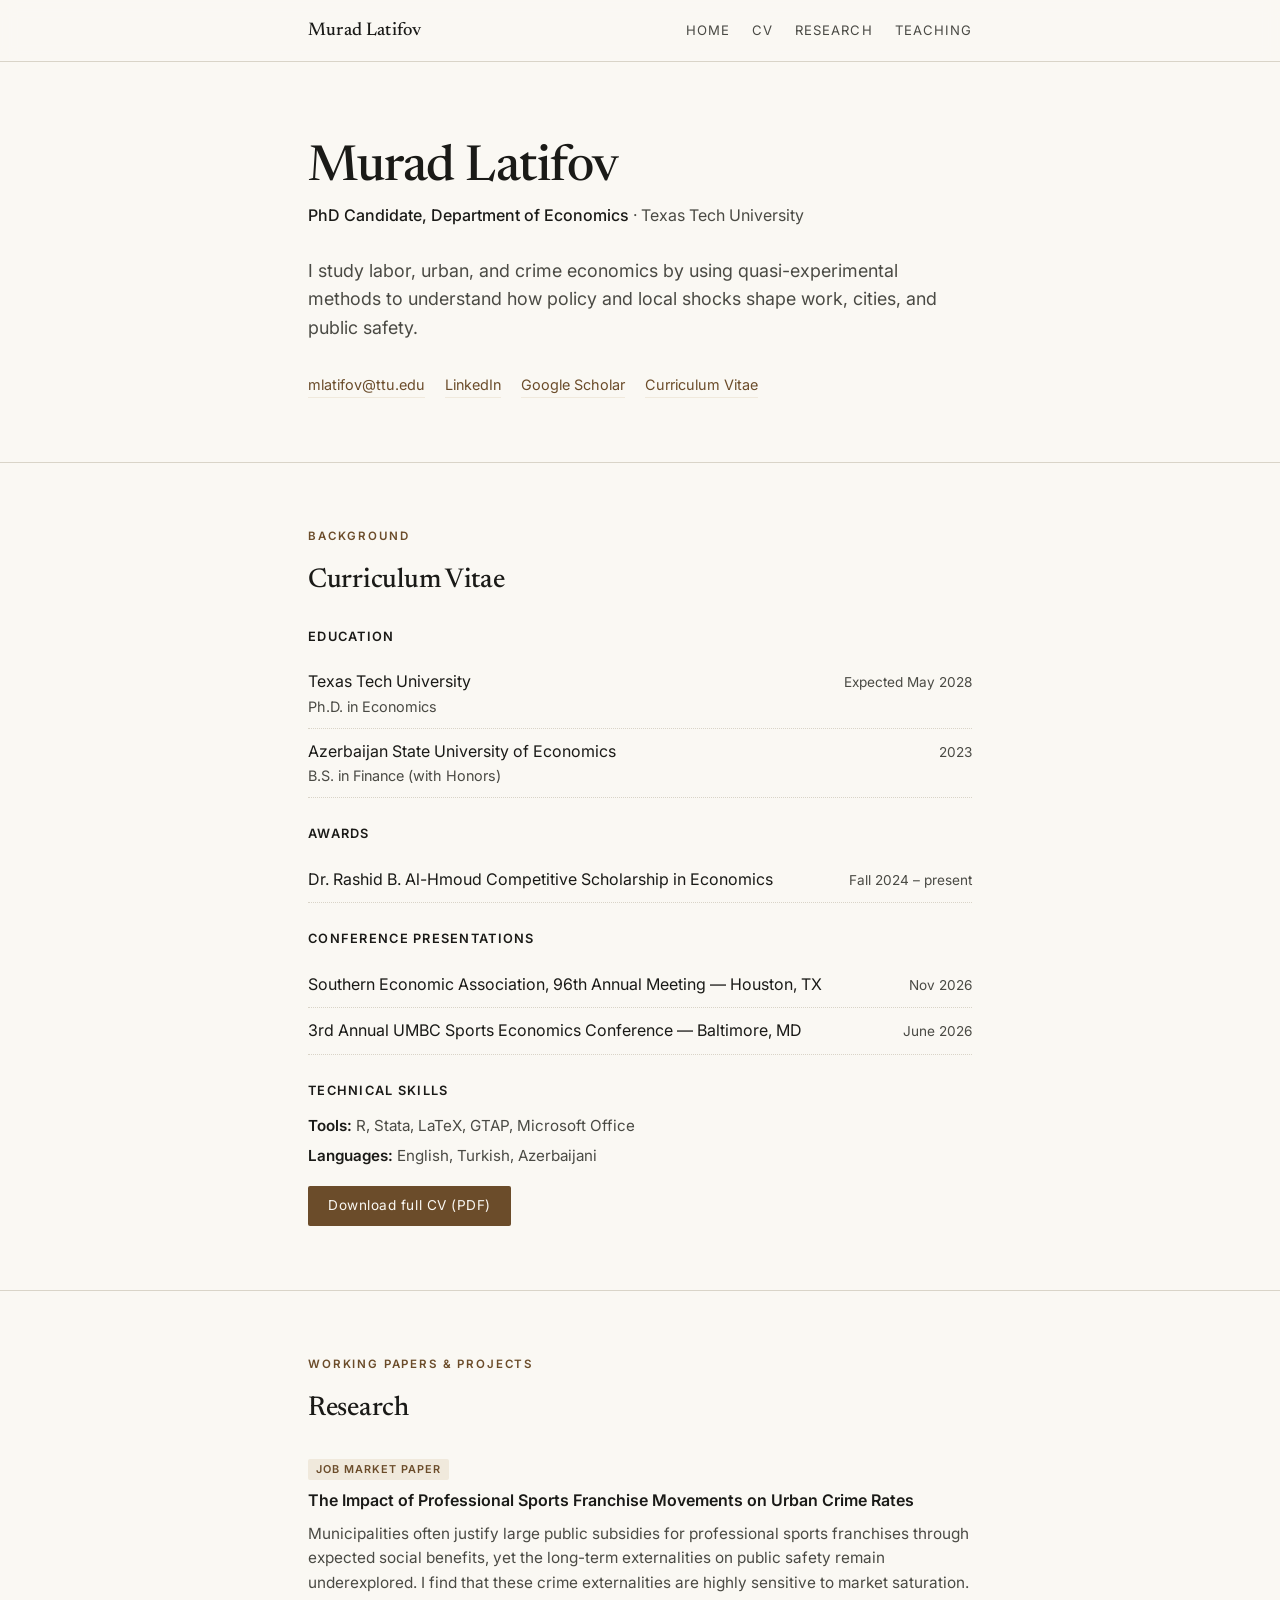
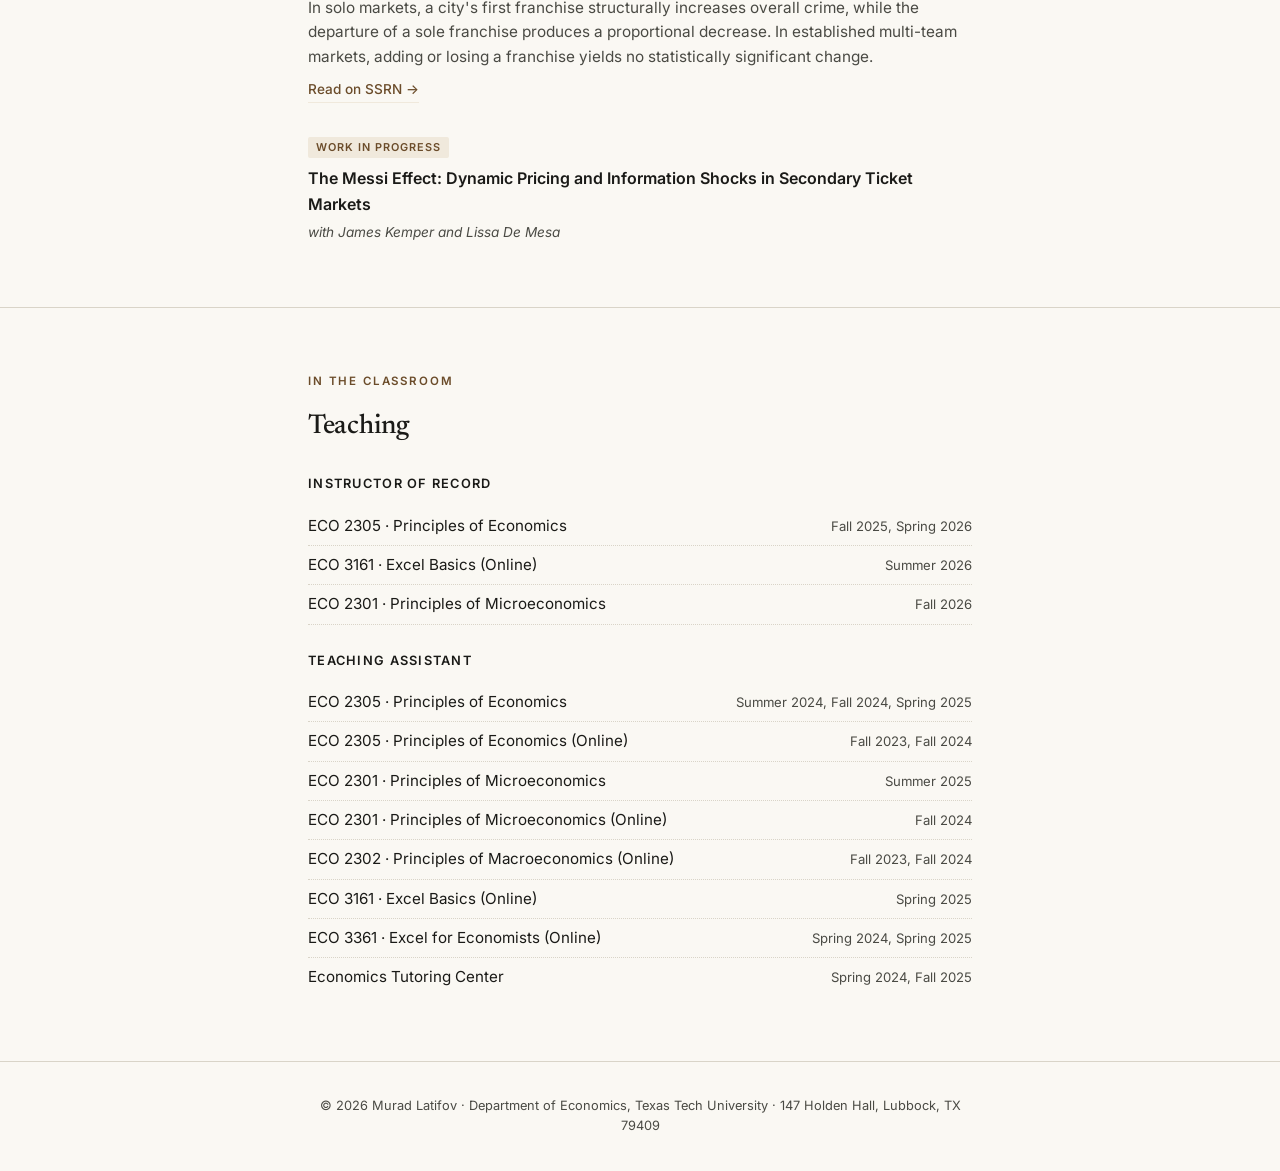
==== index.html @ b5a4f69d "Add Google Scholar link and new styles" ====
<!DOCTYPE html>
<html lang="en">
<head>
<meta charset="UTF-8">
<meta name="viewport" content="width=device-width, initial-scale=1.0">
<title>Murad Latifov — Economics</title>
<meta name="description" content="Murad Latifov, PhD candidate in Economics at Texas Tech University. Research in labor, urban, and crime economics.">
<link rel="preconnect" href="https://fonts.googleapis.com">
<link rel="preconnect" href="https://fonts.gstatic.com" crossorigin>
<link href="https://fonts.googleapis.com/css2?family=Newsreader:ital,opsz,wght@0,6..72,400;0,6..72,500;1,6..72,400&family=Inter:wght@400;500;600&display=swap" rel="stylesheet">
<style>
  :root {
    --ink: #1a1a17;
    --ink-soft: #4a4a44;
    --paper: #faf8f3;
    --rule: #d9d4c8;
    --accent: #6b4c2a;      /* muted brown, ledger ink */
    --accent-soft: #f0e9dc;
  }
  * { box-sizing: border-box; margin: 0; padding: 0; }
  html { scroll-behavior: smooth; }
  body {
    font-family: 'Inter', system-ui, sans-serif;
    color: var(--ink);
    background: var(--paper);
    line-height: 1.6;
    -webkit-font-smoothing: antialiased;
  }
  .wrap { max-width: 720px; margin: 0 auto; padding: 0 28px; }

  /* ---- Nav ---- */
  nav {
    position: sticky; top: 0; z-index: 10;
    background: rgba(250,248,243,0.92);
    backdrop-filter: blur(8px);
    border-bottom: 1px solid var(--rule);
  }
  nav .wrap {
    display: flex; align-items: baseline; justify-content: space-between;
    padding-top: 16px; padding-bottom: 16px; flex-wrap: wrap; gap: 8px;
  }
  .brand {
    font-family: 'Newsreader', serif;
    font-size: 1.15rem; font-weight: 500; letter-spacing: 0.01em;
    color: var(--ink); text-decoration: none;
  }
  .navlinks { display: flex; gap: 22px; }
  .navlinks a {
    font-size: 0.82rem; text-transform: uppercase; letter-spacing: 0.08em;
    color: var(--ink-soft); text-decoration: none; padding-bottom: 2px;
    border-bottom: 1.5px solid transparent; transition: color .15s, border-color .15s;
  }
  .navlinks a:hover, .navlinks a:focus-visible { color: var(--accent); border-color: var(--accent); }

  /* ---- Sections ---- */
  section { padding: 64px 0; border-bottom: 1px solid var(--rule); }
  section:last-of-type { border-bottom: none; }
  .eyebrow {
    font-size: 0.72rem; text-transform: uppercase; letter-spacing: 0.16em;
    color: var(--accent); margin-bottom: 14px; font-weight: 600;
  }
  h1 {
    font-family: 'Newsreader', serif; font-weight: 500;
    font-size: clamp(2.1rem, 6vw, 3.1rem); line-height: 1.1;
    letter-spacing: -0.01em; margin-bottom: 6px;
  }
  h2 {
    font-family: 'Newsreader', serif; font-weight: 500;
    font-size: 1.7rem; margin-bottom: 24px; letter-spacing: -0.01em;
  }
  h3 { font-size: 1rem; font-weight: 600; margin-bottom: 4px; }
  .lede { font-size: 1.12rem; color: var(--ink-soft); max-width: 60ch; }

  /* ---- Home ---- */
  #home { padding-top: 80px; }
  .role { font-size: 1rem; color: var(--ink-soft); margin-bottom: 28px; }
  .role .inst { color: var(--ink); font-weight: 500; }
  .contact { margin-top: 30px; display: flex; gap: 20px; flex-wrap: wrap; }
  .contact a {
    font-size: 0.9rem; color: var(--accent); text-decoration: none;
    border-bottom: 1px solid var(--accent-soft); padding-bottom: 1px;
  }
  .contact a:hover { border-color: var(--accent); }

  /* ---- Entries ---- */
  .entry { margin-bottom: 30px; }
  .entry:last-child { margin-bottom: 0; }
  .entry .abstract { color: var(--ink-soft); font-size: 0.96rem; margin-top: 8px; }
  .meta { font-size: 0.85rem; color: var(--ink-soft); font-style: italic; }
  .paperlink {
    display: inline-block; margin-top: 10px; font-size: 0.85rem;
    color: var(--accent); text-decoration: none; font-weight: 500;
    border-bottom: 1px solid var(--accent-soft); padding-bottom: 1px;
  }
  .paperlink:hover { border-color: var(--accent); }
  .tag {
    display: inline-block; font-size: 0.68rem; text-transform: uppercase;
    letter-spacing: 0.09em; font-weight: 600; color: var(--accent);
    background: var(--accent-soft); padding: 2px 8px; border-radius: 2px;
    margin-bottom: 8px;
  }

  /* ---- Teaching list ---- */
  .subhead {
    font-size: 0.8rem; text-transform: uppercase; letter-spacing: 0.1em;
    color: var(--ink); font-weight: 600; margin: 26px 0 12px;
  }
  .subhead:first-child { margin-top: 0; }
  .course {
    display: flex; justify-content: space-between; align-items: baseline;
    gap: 16px; padding: 7px 0; border-bottom: 1px dotted var(--rule);
  }
  .course:last-child { border-bottom: none; }
  .course .name { font-size: 0.95rem; }
  .course .when { font-size: 0.82rem; color: var(--ink-soft); white-space: nowrap; }

  /* ---- CV / education ---- */
  .cvrow {
    display: flex; justify-content: space-between; align-items: baseline;
    gap: 16px; padding: 10px 0; border-bottom: 1px dotted var(--rule);
  }
  .cvrow .when { font-size: 0.85rem; color: var(--ink-soft); white-space: nowrap; }
  .cvrow .degree { color: var(--ink-soft); font-size: 0.9rem; }
  .btn {
    display: inline-block; margin-top: 18px;
    font-size: 0.85rem; letter-spacing: 0.04em; text-decoration: none;
    color: var(--paper); background: var(--accent);
    padding: 9px 20px; border-radius: 2px; transition: opacity .15s;
  }
  .btn:hover { opacity: 0.85; }
  .skills { font-size: 0.95rem; color: var(--ink-soft); margin-top: 6px; }
  .skills strong { color: var(--ink); font-weight: 600; }

  footer {
    padding: 34px 0; font-size: 0.8rem; color: var(--ink-soft);
    border-top: 1px solid var(--rule); text-align: center;
  }

  @media (max-width: 480px) {
    .navlinks { gap: 16px; }
    .navlinks a { font-size: 0.75rem; }
    .course, .cvrow { flex-direction: column; gap: 2px; }
    .course .when, .cvrow .when { white-space: normal; }
  }
  @media (prefers-reduced-motion: reduce) { html { scroll-behavior: auto; } }
</style>
</head>
<body>

<nav>
  <div class="wrap">
    <a href="#home" class="brand">Murad Latifov</a>
    <div class="navlinks">
      <a href="#home">Home</a>
      <a href="#cv">CV</a>
      <a href="#research">Research</a>
      <a href="#teaching">Teaching</a>
    </div>
  </div>
</nav>

<section id="home">
  <div class="wrap">
    <h1>Murad Latifov</h1>
    <p class="role"><span class="inst">PhD Candidate, Department of Economics</span> · Texas Tech University</p>
    <p class="lede">I study labor, urban, and crime economics by using quasi-experimental methods to understand how policy and local shocks shape work, cities, and public safety.</p>
    <div class="contact">
      <a href="mailto:mlatifov@ttu.edu">mlatifov@ttu.edu</a>
      <a href="https://www.linkedin.com/in/muradlatifov/" target="_blank" rel="noopener">LinkedIn</a>
      <a href="https://scholar.google.com/citations?user=PD9L4MwAAAAJ&hl=en&oi=ao" target="_blank" rel="noopener">Google Scholar</a>
      <a href="#cv">Curriculum Vitae</a>
    </div>
  </div>
</section>

<section id="cv">
  <div class="wrap">
    <p class="eyebrow">Background</p>
    <h2>Curriculum Vitae</h2>

    <h3 class="subhead" style="margin-top:0;">Education</h3>
    <div class="cvrow">
      <div>
        <div class="name">Texas Tech University</div>
        <div class="degree">Ph.D. in Economics</div>
      </div>
      <div class="when">Expected May 2028</div>
    </div>
    <div class="cvrow">
      <div>
        <div class="name">Azerbaijan State University of Economics</div>
        <div class="degree">B.S. in Finance (with Honors)</div>
      </div>
      <div class="when">2023</div>
    </div>

    <h3 class="subhead">Awards</h3>
    <div class="cvrow">
      <div class="name">Dr. Rashid B. Al-Hmoud Competitive Scholarship in Economics</div>
      <div class="when">Fall 2024 – present</div>
    </div>

    <h3 class="subhead">Conference Presentations</h3>
    <div class="cvrow">
      <div class="name">Southern Economic Association, 96th Annual Meeting — Houston, TX</div>
      <div class="when">Nov 2026</div>
    </div>
    <div class="cvrow">
      <div class="name">3rd Annual UMBC Sports Economics Conference — Baltimore, MD</div>
      <div class="when">June 2026</div>
    </div>

    <h3 class="subhead">Technical Skills</h3>
    <p class="skills"><strong>Tools:</strong> R, Stata, LaTeX, GTAP, Microsoft Office</p>
    <p class="skills"><strong>Languages:</strong> English, Turkish, Azerbaijani</p>

    <a class="btn" href="cv.pdf" target="_blank" rel="noopener">Download full CV (PDF)</a>
  </div>
</section>

<section id="research">
  <div class="wrap">
    <p class="eyebrow">Working papers &amp; projects</p>
    <h2>Research</h2>

    <div class="entry">
      <span class="tag">Job Market Paper</span>
      <h3>The Impact of Professional Sports Franchise Movements on Urban Crime Rates</h3>
      <p class="abstract">Municipalities often justify large public subsidies for professional sports franchises through expected social benefits, yet the long-term externalities on public safety remain underexplored. I find that these crime externalities are highly sensitive to market saturation. In solo markets, a city's first franchise structurally increases overall crime, while the departure of a sole franchise produces a proportional decrease. In established multi-team markets, adding or losing a franchise yields no statistically significant change.</p>
      <a class="paperlink" href="https://papers.ssrn.com/sol3/papers.cfm?abstract_id=7034958" target="_blank" rel="noopener">Read on SSRN →</a>
    </div>

    <div class="entry">
      <span class="tag">Work in Progress</span>
      <h3>The Messi Effect: Dynamic Pricing and Information Shocks in Secondary Ticket Markets</h3>
      <p class="meta">with James Kemper and Lissa De Mesa</p>
    </div>
  </div>
</section>

<section id="teaching">
  <div class="wrap">
    <p class="eyebrow">In the classroom</p>
    <h2>Teaching</h2>

    <h3 class="subhead">Instructor of Record</h3>
    <div class="course"><span class="name">ECO 2305 · Principles of Economics</span><span class="when">Fall 2025, Spring 2026</span></div>
    <div class="course"><span class="name">ECO 3161 · Excel Basics (Online)</span><span class="when">Summer 2026</span></div>
    <div class="course"><span class="name">ECO 2301 · Principles of Microeconomics</span><span class="when">Fall 2026</span></div>

    <h3 class="subhead">Teaching Assistant</h3>
    <div class="course"><span class="name">ECO 2305 · Principles of Economics</span><span class="when">Summer 2024, Fall 2024, Spring 2025</span></div>
    <div class="course"><span class="name">ECO 2305 · Principles of Economics (Online)</span><span class="when">Fall 2023, Fall 2024</span></div>
    <div class="course"><span class="name">ECO 2301 · Principles of Microeconomics</span><span class="when">Summer 2025</span></div>
    <div class="course"><span class="name">ECO 2301 · Principles of Microeconomics (Online)</span><span class="when">Fall 2024</span></div>
    <div class="course"><span class="name">ECO 2302 · Principles of Macroeconomics (Online)</span><span class="when">Fall 2023, Fall 2024</span></div>
    <div class="course"><span class="name">ECO 3161 · Excel Basics (Online)</span><span class="when">Spring 2025</span></div>
    <div class="course"><span class="name">ECO 3361 · Excel for Economists (Online)</span><span class="when">Spring 2024, Spring 2025</span></div>
    <div class="course"><span class="name">Economics Tutoring Center</span><span class="when">Spring 2024, Fall 2025</span></div>
  </div>
</section>

<footer>
  <div class="wrap">© <span id="yr"></span> Murad Latifov · Department of Economics, Texas Tech University · 147 Holden Hall, Lubbock, TX 79409</div>
</footer>

<script>
  document.getElementById('yr').textContent = new Date().getFullYear();
</script>

</body>
</html>
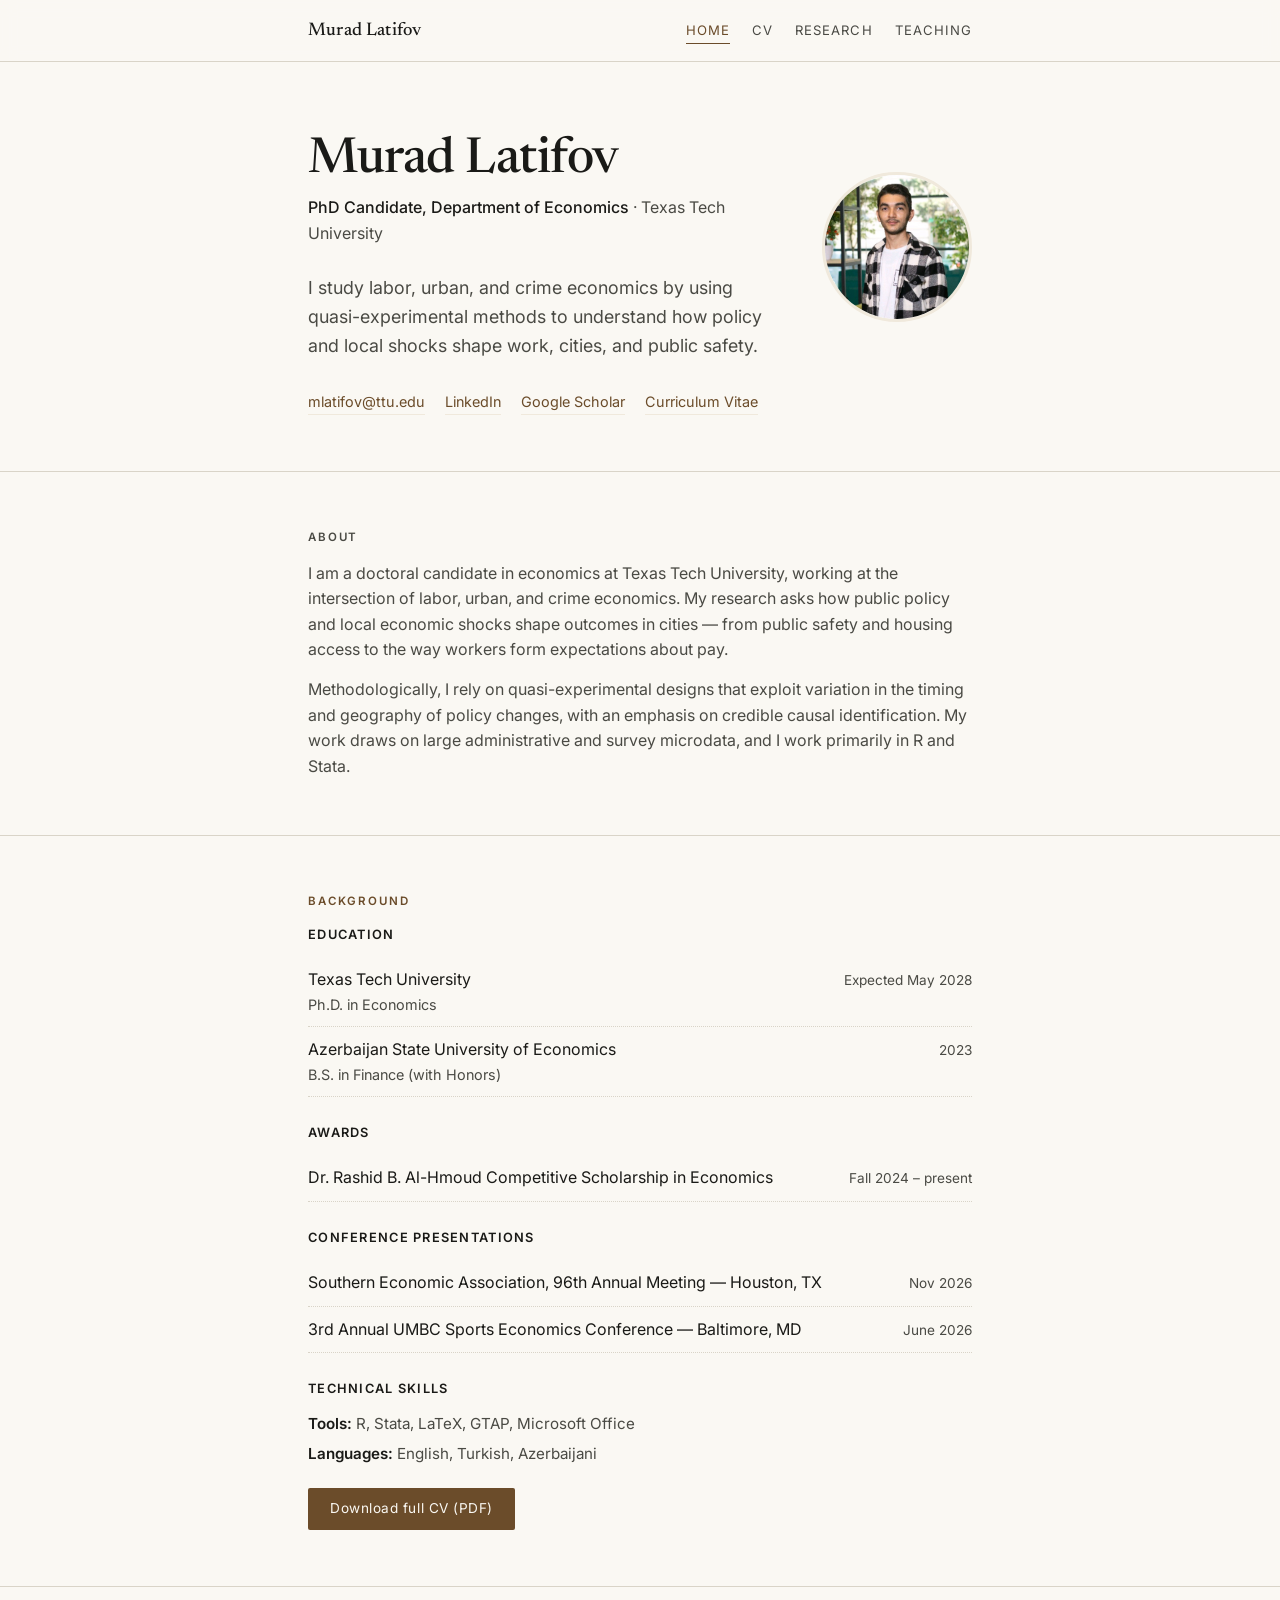
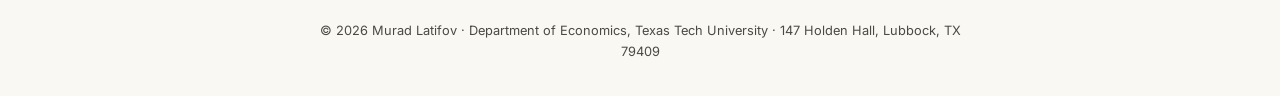
==== commit b4232db1: "Add files via upload" ====
--- a/index.html
+++ b/index.html
@@ -8,175 +8,53 @@
 <link rel="preconnect" href="https://fonts.googleapis.com">
 <link rel="preconnect" href="https://fonts.gstatic.com" crossorigin>
 <link href="https://fonts.googleapis.com/css2?family=Newsreader:ital,opsz,wght@0,6..72,400;0,6..72,500;1,6..72,400&family=Inter:wght@400;500;600&display=swap" rel="stylesheet">
-<style>
-  :root {
-    --ink: #1a1a17;
-    --ink-soft: #4a4a44;
-    --paper: #faf8f3;
-    --rule: #d9d4c8;
-    --accent: #6b4c2a;      /* muted brown, ledger ink */
-    --accent-soft: #f0e9dc;
-  }
-  * { box-sizing: border-box; margin: 0; padding: 0; }
-  html { scroll-behavior: smooth; }
-  body {
-    font-family: 'Inter', system-ui, sans-serif;
-    color: var(--ink);
-    background: var(--paper);
-    line-height: 1.6;
-    -webkit-font-smoothing: antialiased;
-  }
-  .wrap { max-width: 720px; margin: 0 auto; padding: 0 28px; }
-
-  /* ---- Nav ---- */
-  nav {
-    position: sticky; top: 0; z-index: 10;
-    background: rgba(250,248,243,0.92);
-    backdrop-filter: blur(8px);
-    border-bottom: 1px solid var(--rule);
-  }
-  nav .wrap {
-    display: flex; align-items: baseline; justify-content: space-between;
-    padding-top: 16px; padding-bottom: 16px; flex-wrap: wrap; gap: 8px;
-  }
-  .brand {
-    font-family: 'Newsreader', serif;
-    font-size: 1.15rem; font-weight: 500; letter-spacing: 0.01em;
-    color: var(--ink); text-decoration: none;
-  }
-  .navlinks { display: flex; gap: 22px; }
-  .navlinks a {
-    font-size: 0.82rem; text-transform: uppercase; letter-spacing: 0.08em;
-    color: var(--ink-soft); text-decoration: none; padding-bottom: 2px;
-    border-bottom: 1.5px solid transparent; transition: color .15s, border-color .15s;
-  }
-  .navlinks a:hover, .navlinks a:focus-visible { color: var(--accent); border-color: var(--accent); }
-
-  /* ---- Sections ---- */
-  section { padding: 64px 0; border-bottom: 1px solid var(--rule); }
-  section:last-of-type { border-bottom: none; }
-  .eyebrow {
-    font-size: 0.72rem; text-transform: uppercase; letter-spacing: 0.16em;
-    color: var(--accent); margin-bottom: 14px; font-weight: 600;
-  }
-  h1 {
-    font-family: 'Newsreader', serif; font-weight: 500;
-    font-size: clamp(2.1rem, 6vw, 3.1rem); line-height: 1.1;
-    letter-spacing: -0.01em; margin-bottom: 6px;
-  }
-  h2 {
-    font-family: 'Newsreader', serif; font-weight: 500;
-    font-size: 1.7rem; margin-bottom: 24px; letter-spacing: -0.01em;
-  }
-  h3 { font-size: 1rem; font-weight: 600; margin-bottom: 4px; }
-  .lede { font-size: 1.12rem; color: var(--ink-soft); max-width: 60ch; }
-
-  /* ---- Home ---- */
-  #home { padding-top: 80px; }
-  .role { font-size: 1rem; color: var(--ink-soft); margin-bottom: 28px; }
-  .role .inst { color: var(--ink); font-weight: 500; }
-  .contact { margin-top: 30px; display: flex; gap: 20px; flex-wrap: wrap; }
-  .contact a {
-    font-size: 0.9rem; color: var(--accent); text-decoration: none;
-    border-bottom: 1px solid var(--accent-soft); padding-bottom: 1px;
-  }
-  .contact a:hover { border-color: var(--accent); }
-
-  /* ---- Entries ---- */
-  .entry { margin-bottom: 30px; }
-  .entry:last-child { margin-bottom: 0; }
-  .entry .abstract { color: var(--ink-soft); font-size: 0.96rem; margin-top: 8px; }
-  .meta { font-size: 0.85rem; color: var(--ink-soft); font-style: italic; }
-  .paperlink {
-    display: inline-block; margin-top: 10px; font-size: 0.85rem;
-    color: var(--accent); text-decoration: none; font-weight: 500;
-    border-bottom: 1px solid var(--accent-soft); padding-bottom: 1px;
-  }
-  .paperlink:hover { border-color: var(--accent); }
-  .tag {
-    display: inline-block; font-size: 0.68rem; text-transform: uppercase;
-    letter-spacing: 0.09em; font-weight: 600; color: var(--accent);
-    background: var(--accent-soft); padding: 2px 8px; border-radius: 2px;
-    margin-bottom: 8px;
-  }
-
-  /* ---- Teaching list ---- */
-  .subhead {
-    font-size: 0.8rem; text-transform: uppercase; letter-spacing: 0.1em;
-    color: var(--ink); font-weight: 600; margin: 26px 0 12px;
-  }
-  .subhead:first-child { margin-top: 0; }
-  .course {
-    display: flex; justify-content: space-between; align-items: baseline;
-    gap: 16px; padding: 7px 0; border-bottom: 1px dotted var(--rule);
-  }
-  .course:last-child { border-bottom: none; }
-  .course .name { font-size: 0.95rem; }
-  .course .when { font-size: 0.82rem; color: var(--ink-soft); white-space: nowrap; }
-
-  /* ---- CV / education ---- */
-  .cvrow {
-    display: flex; justify-content: space-between; align-items: baseline;
-    gap: 16px; padding: 10px 0; border-bottom: 1px dotted var(--rule);
-  }
-  .cvrow .when { font-size: 0.85rem; color: var(--ink-soft); white-space: nowrap; }
-  .cvrow .degree { color: var(--ink-soft); font-size: 0.9rem; }
-  .btn {
-    display: inline-block; margin-top: 18px;
-    font-size: 0.85rem; letter-spacing: 0.04em; text-decoration: none;
-    color: var(--paper); background: var(--accent);
-    padding: 9px 20px; border-radius: 2px; transition: opacity .15s;
-  }
-  .btn:hover { opacity: 0.85; }
-  .skills { font-size: 0.95rem; color: var(--ink-soft); margin-top: 6px; }
-  .skills strong { color: var(--ink); font-weight: 600; }
-
-  footer {
-    padding: 34px 0; font-size: 0.8rem; color: var(--ink-soft);
-    border-top: 1px solid var(--rule); text-align: center;
-  }
-
-  @media (max-width: 480px) {
-    .navlinks { gap: 16px; }
-    .navlinks a { font-size: 0.75rem; }
-    .course, .cvrow { flex-direction: column; gap: 2px; }
-    .course .when, .cvrow .when { white-space: normal; }
-  }
-  @media (prefers-reduced-motion: reduce) { html { scroll-behavior: auto; } }
-</style>
+<link rel="stylesheet" href="style.css">
 </head>
 <body>
 
 <nav>
   <div class="wrap">
-    <a href="#home" class="brand">Murad Latifov</a>
+    <a href="index.html" class="brand">Murad Latifov</a>
     <div class="navlinks">
-      <a href="#home">Home</a>
-      <a href="#cv">CV</a>
-      <a href="#research">Research</a>
-      <a href="#teaching">Teaching</a>
+      <a href="index.html" class="active">Home</a>
+      <a href="cv.pdf" download>CV</a>
+      <a href="research.html">Research</a>
+      <a href="teaching.html">Teaching</a>
     </div>
   </div>
 </nav>
 
+<main>
 <section id="home">
   <div class="wrap">
-    <h1>Murad Latifov</h1>
-    <p class="role"><span class="inst">PhD Candidate, Department of Economics</span> · Texas Tech University</p>
-    <p class="lede">I study labor, urban, and crime economics by using quasi-experimental methods to understand how policy and local shocks shape work, cities, and public safety.</p>
+    <div class="home-head">
+      <div class="home-text">
+        <h1>Murad Latifov</h1>
+        <p class="role"><span class="inst">PhD Candidate, Department of Economics</span> · Texas Tech University</p>
+        <p class="lede">I study labor, urban, and crime economics by using quasi-experimental methods to understand how policy and local shocks shape work, cities, and public safety.</p>
+      </div>
+      <img class="portrait" src="profile.jpg" alt="Murad Latifov">
+    </div>
     <div class="contact">
       <a href="mailto:mlatifov@ttu.edu">mlatifov@ttu.edu</a>
       <a href="https://www.linkedin.com/in/muradlatifov/" target="_blank" rel="noopener">LinkedIn</a>
       <a href="https://scholar.google.com/citations?user=PD9L4MwAAAAJ&hl=en&oi=ao" target="_blank" rel="noopener">Google Scholar</a>
-      <a href="#cv">Curriculum Vitae</a>
+      <a href="cv.pdf" download>Curriculum Vitae</a>
     </div>
   </div>
 </section>
 
-<section id="cv">
+<section class="about">
+  <div class="wrap">
+    <p class="eyebrow">About</p>
+    <p>I am a doctoral candidate in economics at Texas Tech University, working at the intersection of labor, urban, and crime economics. My research asks how public policy and local economic shocks shape outcomes in cities — from public safety and housing access to the way workers form expectations about pay.</p>
+    <p>Methodologically, I rely on quasi-experimental designs that exploit variation in the timing and geography of policy changes, with an emphasis on credible causal identification. My work draws on large administrative and survey microdata, and I work primarily in R and Stata.</p>
+  </div>
+</section>
+
+<section id="background">
   <div class="wrap">
     <p class="eyebrow">Background</p>
-    <h2>Curriculum Vitae</h2>
 
     <h3 class="subhead" style="margin-top:0;">Education</h3>
     <div class="cvrow">
@@ -214,59 +92,15 @@
     <p class="skills"><strong>Tools:</strong> R, Stata, LaTeX, GTAP, Microsoft Office</p>
     <p class="skills"><strong>Languages:</strong> English, Turkish, Azerbaijani</p>
 
-    <a class="btn" href="cv.pdf" target="_blank" rel="noopener">Download full CV (PDF)</a>
+    <a class="btn" href="cv.pdf" download>Download full CV (PDF)</a>
   </div>
 </section>
-
-<section id="research">
-  <div class="wrap">
-    <p class="eyebrow">Working papers &amp; projects</p>
-    <h2>Research</h2>
-
-    <div class="entry">
-      <span class="tag">Job Market Paper</span>
-      <h3>The Impact of Professional Sports Franchise Movements on Urban Crime Rates</h3>
-      <p class="abstract">Municipalities often justify large public subsidies for professional sports franchises through expected social benefits, yet the long-term externalities on public safety remain underexplored. I find that these crime externalities are highly sensitive to market saturation. In solo markets, a city's first franchise structurally increases overall crime, while the departure of a sole franchise produces a proportional decrease. In established multi-team markets, adding or losing a franchise yields no statistically significant change.</p>
-      <a class="paperlink" href="https://papers.ssrn.com/sol3/papers.cfm?abstract_id=7034958" target="_blank" rel="noopener">Read on SSRN →</a>
-    </div>
-
-    <div class="entry">
-      <span class="tag">Work in Progress</span>
-      <h3>The Messi Effect: Dynamic Pricing and Information Shocks in Secondary Ticket Markets</h3>
-      <p class="meta">with James Kemper and Lissa De Mesa</p>
-    </div>
-  </div>
-</section>
-
-<section id="teaching">
-  <div class="wrap">
-    <p class="eyebrow">In the classroom</p>
-    <h2>Teaching</h2>
-
-    <h3 class="subhead">Instructor of Record</h3>
-    <div class="course"><span class="name">ECO 2305 · Principles of Economics</span><span class="when">Fall 2025, Spring 2026</span></div>
-    <div class="course"><span class="name">ECO 3161 · Excel Basics (Online)</span><span class="when">Summer 2026</span></div>
-    <div class="course"><span class="name">ECO 2301 · Principles of Microeconomics</span><span class="when">Fall 2026</span></div>
-
-    <h3 class="subhead">Teaching Assistant</h3>
-    <div class="course"><span class="name">ECO 2305 · Principles of Economics</span><span class="when">Summer 2024, Fall 2024, Spring 2025</span></div>
-    <div class="course"><span class="name">ECO 2305 · Principles of Economics (Online)</span><span class="when">Fall 2023, Fall 2024</span></div>
-    <div class="course"><span class="name">ECO 2301 · Principles of Microeconomics</span><span class="when">Summer 2025</span></div>
-    <div class="course"><span class="name">ECO 2301 · Principles of Microeconomics (Online)</span><span class="when">Fall 2024</span></div>
-    <div class="course"><span class="name">ECO 2302 · Principles of Macroeconomics (Online)</span><span class="when">Fall 2023, Fall 2024</span></div>
-    <div class="course"><span class="name">ECO 3161 · Excel Basics (Online)</span><span class="when">Spring 2025</span></div>
-    <div class="course"><span class="name">ECO 3361 · Excel for Economists (Online)</span><span class="when">Spring 2024, Spring 2025</span></div>
-    <div class="course"><span class="name">Economics Tutoring Center</span><span class="when">Spring 2024, Fall 2025</span></div>
-  </div>
-</section>
+</main>
 
 <footer>
   <div class="wrap">© <span id="yr"></span> Murad Latifov · Department of Economics, Texas Tech University · 147 Holden Hall, Lubbock, TX 79409</div>
 </footer>
 
-<script>
-  document.getElementById('yr').textContent = new Date().getFullYear();
-</script>
-
+<script>document.getElementById('yr').textContent = new Date().getFullYear();</script>
 </body>
 </html>
--- a/style.css
+++ b/style.css
@@ -0,0 +1,195 @@
+:root {
+  --ink: #1a1a17;
+  --ink-soft: #4a4a44;
+  --paper: #faf8f3;
+  --rule: #d9d4c8;
+  --accent: #6b4c2a;
+  --accent-soft: #f0e9dc;
+}
+* { box-sizing: border-box; margin: 0; padding: 0; }
+html { scroll-behavior: smooth; }
+body {
+  font-family: 'Inter', system-ui, sans-serif;
+  color: var(--ink);
+  background: var(--paper);
+  line-height: 1.6;
+  -webkit-font-smoothing: antialiased;
+  display: flex; flex-direction: column; min-height: 100vh;
+}
+.wrap { max-width: 720px; margin: 0 auto; padding: 0 28px; width: 100%; }
+
+/* ---- Nav ---- */
+nav {
+  position: sticky; top: 0; z-index: 10;
+  background: rgba(250,248,243,0.92);
+  backdrop-filter: blur(8px);
+  border-bottom: 1px solid var(--rule);
+}
+nav .wrap {
+  display: flex; align-items: baseline; justify-content: space-between;
+  padding-top: 16px; padding-bottom: 16px; flex-wrap: wrap; gap: 8px;
+}
+.brand {
+  font-family: 'Newsreader', serif;
+  font-size: 1.15rem; font-weight: 500; letter-spacing: 0.01em;
+  color: var(--ink); text-decoration: none;
+}
+.navlinks { display: flex; gap: 22px; }
+.navlinks a {
+  font-size: 0.82rem; text-transform: uppercase; letter-spacing: 0.08em;
+  color: var(--ink-soft); text-decoration: none; padding-bottom: 2px;
+  border-bottom: 1.5px solid transparent; transition: color .15s, border-color .15s;
+}
+.navlinks a:hover, .navlinks a:focus-visible { color: var(--accent); border-color: var(--accent); }
+.navlinks a.active { color: var(--accent); border-color: var(--accent); }
+
+/* ---- Sections ---- */
+main { flex: 1 0 auto; }
+section { padding: 56px 0; border-bottom: 1px solid var(--rule); }
+section:last-of-type { border-bottom: none; }
+.eyebrow {
+  font-size: 0.72rem; text-transform: uppercase; letter-spacing: 0.16em;
+  color: var(--accent); margin-bottom: 14px; font-weight: 600;
+}
+h1 {
+  font-family: 'Newsreader', serif; font-weight: 500;
+  font-size: clamp(2.1rem, 6vw, 3.1rem); line-height: 1.1;
+  letter-spacing: -0.01em; margin-bottom: 6px;
+}
+h2 {
+  font-family: 'Newsreader', serif; font-weight: 500;
+  font-size: 1.7rem; margin-bottom: 24px; letter-spacing: -0.01em;
+}
+h3 { font-size: 1rem; font-weight: 600; margin-bottom: 4px; }
+.lede { font-size: 1.12rem; color: var(--ink-soft); max-width: 60ch; }
+
+/* ---- Home ---- */
+#home { padding-top: 72px; }
+.home-head { display: flex; align-items: center; gap: 34px; flex-wrap: wrap-reverse; }
+.home-text { flex: 1 1 340px; }
+.portrait {
+  flex: 0 0 auto; width: 150px; height: 150px;
+  border-radius: 50%; object-fit: cover;
+  border: 3px solid var(--accent-soft);
+}
+.role { font-size: 1rem; color: var(--ink-soft); margin-bottom: 28px; }
+.role .inst { color: var(--ink); font-weight: 500; }
+.contact { margin-top: 30px; display: flex; gap: 20px; flex-wrap: wrap; }
+.contact a {
+  font-size: 0.9rem; color: var(--accent); text-decoration: none;
+  border-bottom: 1px solid var(--accent-soft); padding-bottom: 1px;
+}
+.contact a:hover { border-color: var(--accent); }
+.about p { color: var(--ink-soft); margin-bottom: 14px; }
+.about p:last-child { margin-bottom: 0; }
+
+/* ---- Entries ---- */
+.entry { margin-bottom: 34px; }
+.entry:last-child { margin-bottom: 0; }
+.entry .abstract { color: var(--ink-soft); font-size: 0.96rem; margin-top: 8px; }
+.meta { font-size: 0.85rem; color: var(--ink-soft); font-style: italic; margin-top: 2px; }
+.paperlink {
+  display: inline-block; margin-top: 10px; font-size: 0.85rem;
+  color: var(--accent); text-decoration: none; font-weight: 500;
+  border-bottom: 1px solid var(--accent-soft); padding-bottom: 1px;
+}
+.paperlink:hover { border-color: var(--accent); }
+
+/* ---- Teaching list ---- */
+.subhead {
+  font-size: 0.8rem; text-transform: uppercase; letter-spacing: 0.1em;
+  color: var(--ink); font-weight: 600; margin: 26px 0 12px;
+}
+.subhead:first-child { margin-top: 0; }
+.course {
+  display: flex; justify-content: space-between; align-items: baseline;
+  gap: 16px; padding: 7px 0; border-bottom: 1px dotted var(--rule);
+}
+.course:last-child { border-bottom: none; }
+.course .name { font-size: 0.95rem; }
+.course .when { font-size: 0.82rem; color: var(--ink-soft); white-space: nowrap; }
+
+/* ---- CV / background rows ---- */
+.cvrow {
+  display: flex; justify-content: space-between; align-items: baseline;
+  gap: 16px; padding: 10px 0; border-bottom: 1px dotted var(--rule);
+}
+.cvrow .when { font-size: 0.85rem; color: var(--ink-soft); white-space: nowrap; }
+.cvrow .degree { color: var(--ink-soft); font-size: 0.9rem; }
+.btn {
+  display: inline-block; margin-top: 22px;
+  font-size: 0.85rem; letter-spacing: 0.04em; text-decoration: none;
+  color: var(--paper); background: var(--accent);
+  padding: 10px 22px; border-radius: 2px; transition: opacity .15s;
+}
+.btn:hover { opacity: 0.85; }
+.skills { font-size: 0.95rem; color: var(--ink-soft); margin-top: 6px; }
+.skills strong { color: var(--ink); font-weight: 600; }
+
+/* ---- Quote carousel ---- */
+.quotes { padding-top: 56px; padding-bottom: 48px; }
+.carousel { position: relative; }
+.quote-window {
+  position: relative; overflow: hidden;
+  min-height: 190px;
+  background: var(--accent-soft);
+  border-radius: 3px;
+  padding: 34px 56px;
+  display: flex; align-items: center; justify-content: center;
+}
+.quote {
+  position: absolute; left: 56px; right: 56px;
+  opacity: 0; transition: opacity .5s ease;
+  pointer-events: none; text-align: center;
+}
+.quote.on { opacity: 1; pointer-events: auto; position: relative; left: auto; right: auto; }
+.quote p {
+  font-family: 'Newsreader', serif; font-size: 1.15rem; line-height: 1.5;
+  color: var(--ink); font-style: italic;
+}
+.quote .attrib {
+  display: block; margin-top: 14px; font-family: 'Inter', sans-serif;
+  font-style: normal; font-size: 0.75rem; text-transform: uppercase;
+  letter-spacing: 0.1em; color: var(--accent); font-weight: 600;
+}
+.arrow {
+  position: absolute; top: 50%; transform: translateY(-50%);
+  background: none; border: none; cursor: pointer;
+  font-size: 1.5rem; line-height: 1; color: var(--accent);
+  padding: 8px 10px; opacity: .55; transition: opacity .15s;
+}
+.arrow:hover, .arrow:focus-visible { opacity: 1; }
+.arrow.prev { left: 6px; }
+.arrow.next { right: 6px; }
+.dots { display: flex; justify-content: center; gap: 9px; margin-top: 18px; flex-wrap: wrap; }
+.dot {
+  width: 8px; height: 8px; border-radius: 50%; border: none; padding: 0;
+  background: var(--rule); cursor: pointer; transition: background .2s, transform .2s;
+}
+.dot:hover { background: var(--ink-soft); }
+.dot.on { background: var(--accent); transform: scale(1.35); }
+
+footer {
+  flex-shrink: 0;
+  padding: 34px 0; font-size: 0.8rem; color: var(--ink-soft);
+  border-top: 1px solid var(--rule); text-align: center;
+}
+
+@media (max-width: 560px) {
+  .quote-window { padding: 30px 20px; min-height: 230px; }
+  .quote { left: 20px; right: 20px; }
+  .quote p { font-size: 1rem; }
+  .arrow { font-size: 1.2rem; padding: 4px 2px; }
+  .arrow.prev { left: -6px; }
+  .arrow.next { right: -6px; }
+}
+@media (max-width: 480px) {
+  .navlinks { gap: 15px; }
+  .navlinks a { font-size: 0.73rem; }
+  .course, .cvrow { flex-direction: column; gap: 2px; }
+  .course .when, .cvrow .when { white-space: normal; }
+}
+@media (prefers-reduced-motion: reduce) {
+  html { scroll-behavior: auto; }
+  .quote { transition: none; }
+}
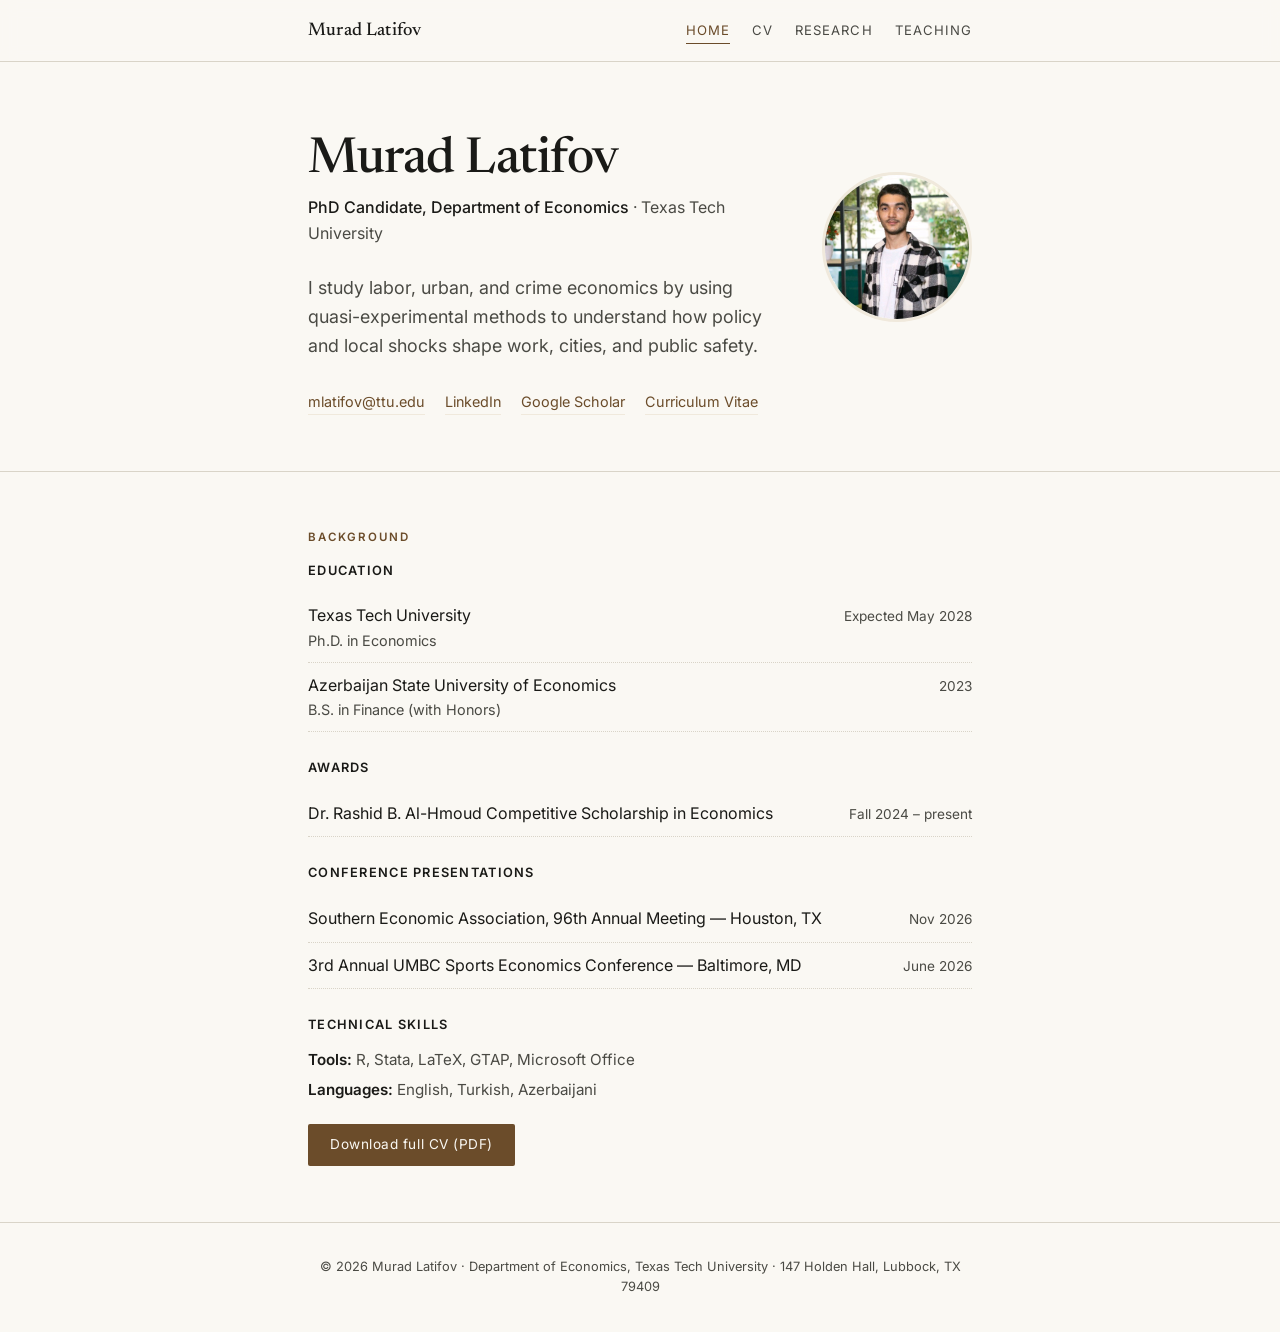
==== commit 730ea179: "Remove About section from index.html Removed the 'About' section detailing the author's background a" ====
--- a/index.html
+++ b/index.html
@@ -44,13 +44,6 @@
   </div>
 </section>
 
-<section class="about">
-  <div class="wrap">
-    <p class="eyebrow">About</p>
-    <p>I am a doctoral candidate in economics at Texas Tech University, working at the intersection of labor, urban, and crime economics. My research asks how public policy and local economic shocks shape outcomes in cities — from public safety and housing access to the way workers form expectations about pay.</p>
-    <p>Methodologically, I rely on quasi-experimental designs that exploit variation in the timing and geography of policy changes, with an emphasis on credible causal identification. My work draws on large administrative and survey microdata, and I work primarily in R and Stata.</p>
-  </div>
-</section>
 
 <section id="background">
   <div class="wrap">
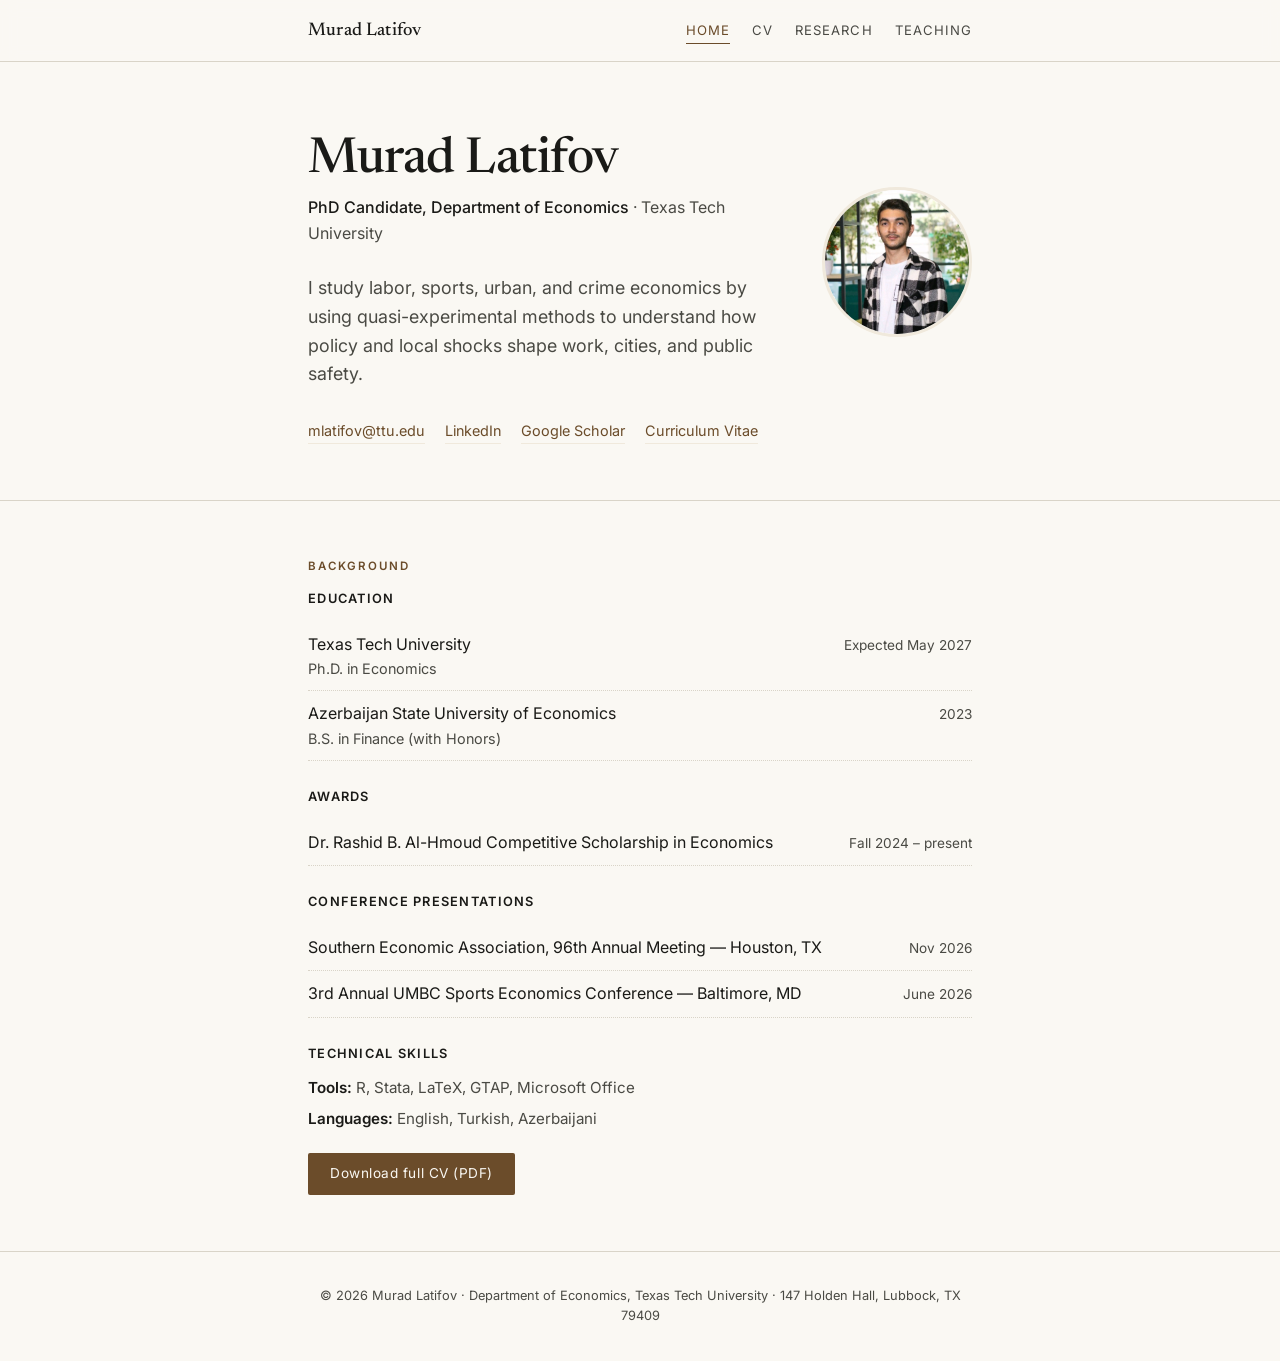
==== commit 4ab6c849: "Edit meta description and expected graduation date Updated the description meta tag and modified the" ====
--- a/index.html
+++ b/index.html
@@ -4,7 +4,7 @@
 <meta charset="UTF-8">
 <meta name="viewport" content="width=device-width, initial-scale=1.0">
 <title>Murad Latifov — Economics</title>
-<meta name="description" content="Murad Latifov, PhD candidate in Economics at Texas Tech University. Research in labor, urban, and crime economics.">
+<meta name="description" content="Murad Latifov, PhD candidate in Economics at Texas Tech University. Research in labor, sports, urban, and crime economics.">
 <link rel="preconnect" href="https://fonts.googleapis.com">
 <link rel="preconnect" href="https://fonts.gstatic.com" crossorigin>
 <link href="https://fonts.googleapis.com/css2?family=Newsreader:ital,opsz,wght@0,6..72,400;0,6..72,500;1,6..72,400&family=Inter:wght@400;500;600&display=swap" rel="stylesheet">
@@ -17,7 +17,7 @@
     <a href="index.html" class="brand">Murad Latifov</a>
     <div class="navlinks">
       <a href="index.html" class="active">Home</a>
-      <a href="cv.pdf" download>CV</a>
+      <a href="cv.pdf" target="_blank" rel="noopener">CV</a>
       <a href="research.html">Research</a>
       <a href="teaching.html">Teaching</a>
     </div>
@@ -31,7 +31,7 @@
       <div class="home-text">
         <h1>Murad Latifov</h1>
         <p class="role"><span class="inst">PhD Candidate, Department of Economics</span> · Texas Tech University</p>
-        <p class="lede">I study labor, urban, and crime economics by using quasi-experimental methods to understand how policy and local shocks shape work, cities, and public safety.</p>
+        <p class="lede">I study labor, sports, urban, and crime economics by using quasi-experimental methods to understand how policy and local shocks shape work, cities, and public safety.</p>
       </div>
       <img class="portrait" src="profile.jpg" alt="Murad Latifov">
     </div>
@@ -39,7 +39,7 @@
       <a href="mailto:mlatifov@ttu.edu">mlatifov@ttu.edu</a>
       <a href="https://www.linkedin.com/in/muradlatifov/" target="_blank" rel="noopener">LinkedIn</a>
       <a href="https://scholar.google.com/citations?user=PD9L4MwAAAAJ&hl=en&oi=ao" target="_blank" rel="noopener">Google Scholar</a>
-      <a href="cv.pdf" download>Curriculum Vitae</a>
+      <a href="cv.pdf" target="_blank" rel="noopener">Curriculum Vitae</a>
     </div>
   </div>
 </section>
@@ -55,7 +55,7 @@
         <div class="name">Texas Tech University</div>
         <div class="degree">Ph.D. in Economics</div>
       </div>
-      <div class="when">Expected May 2028</div>
+      <div class="when">Expected May 2027</div>
     </div>
     <div class="cvrow">
       <div>
--- a/style.css
+++ b/style.css
@@ -94,6 +94,12 @@
   border-bottom: 1px solid var(--accent-soft); padding-bottom: 1px;
 }
 .paperlink:hover { border-color: var(--accent); }
+.titlelink {
+  color: var(--ink); text-decoration: none;
+  border-bottom: 1px solid var(--rule); padding-bottom: 1px;
+  transition: color .15s, border-color .15s;
+}
+.titlelink:hover, .titlelink:focus-visible { color: var(--accent); border-color: var(--accent); }
 
 /* ---- Teaching list ---- */
 .subhead {
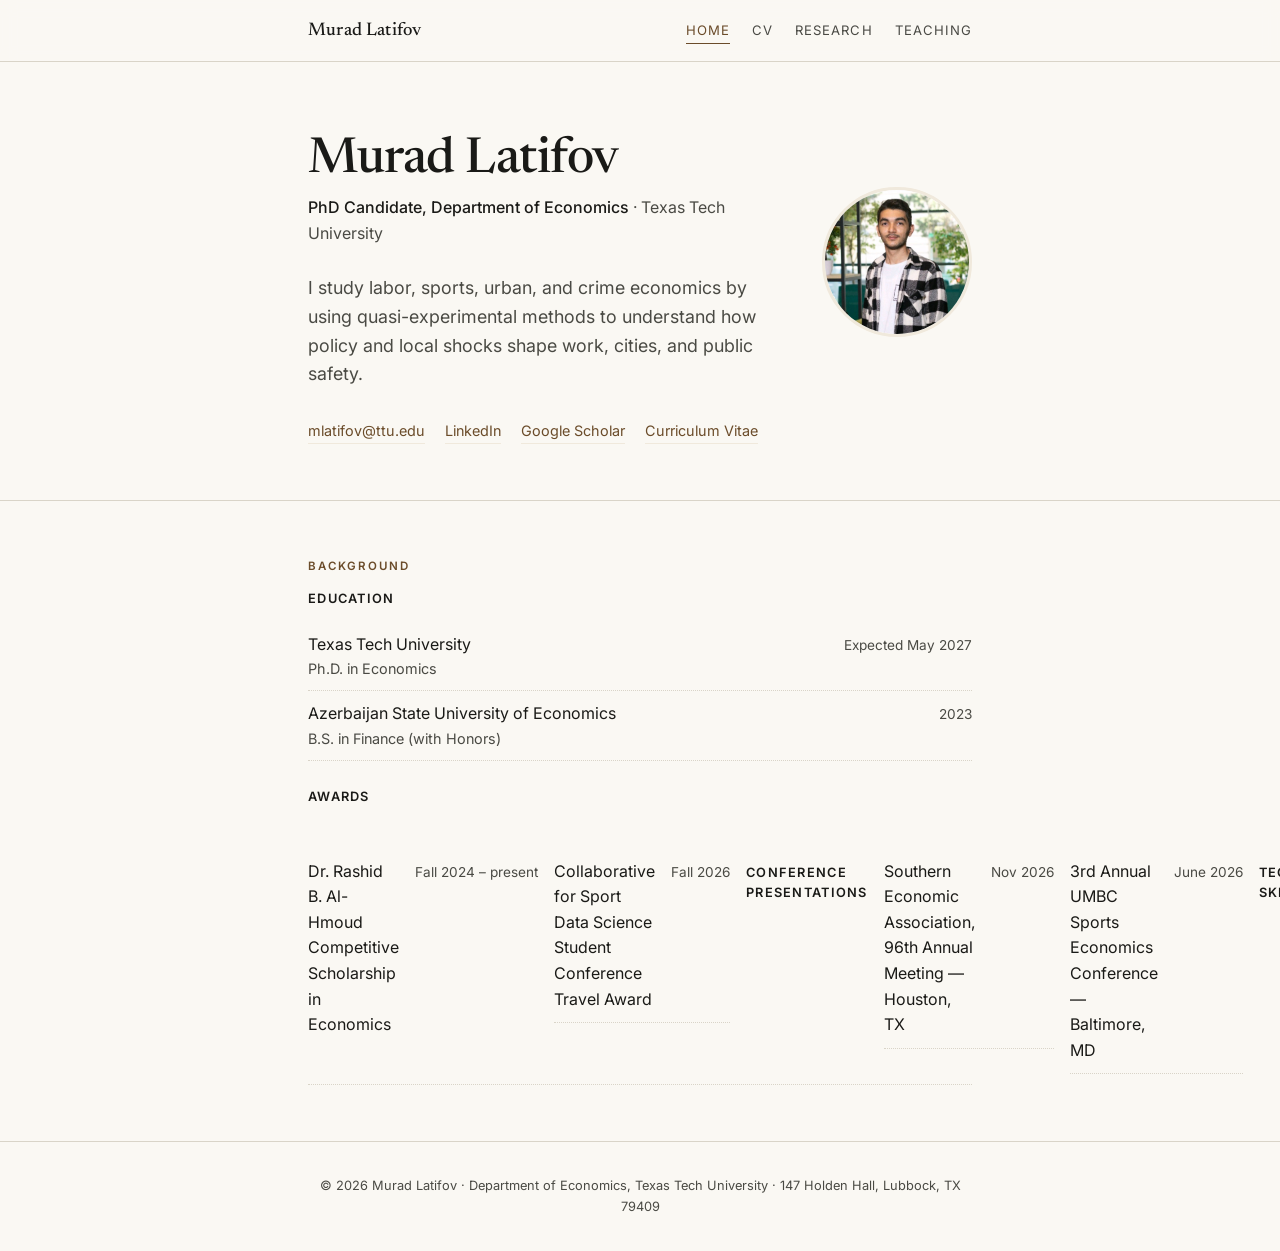
==== commit ff0f5570: "Add new scholarship award to index.html" ====
--- a/index.html
+++ b/index.html
@@ -69,6 +69,9 @@
     <div class="cvrow">
       <div class="name">Dr. Rashid B. Al-Hmoud Competitive Scholarship in Economics</div>
       <div class="when">Fall 2024 – present</div>
+    <div class="cvrow">
+      <div class="name">Collaborative for Sport Data Science Student Conference Travel Award</div>
+      <div class="when">Fall 2026</div>  
     </div>
 
     <h3 class="subhead">Conference Presentations</h3>
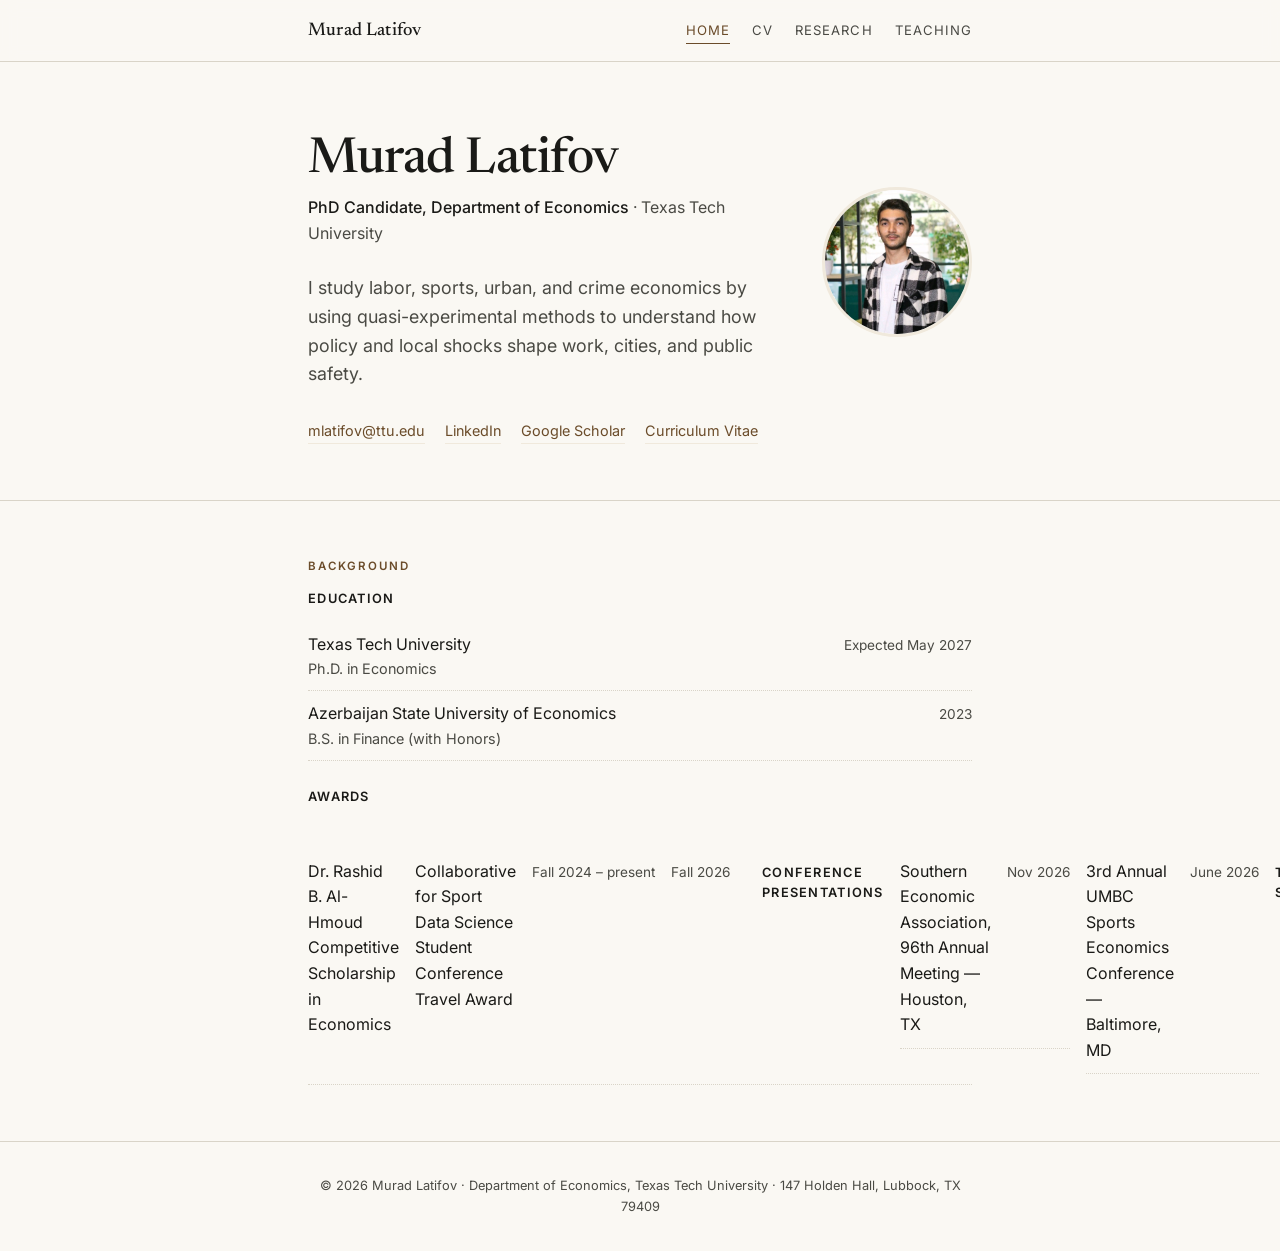
==== commit d06c60d9: "Fix formatting of awards section in index.html" ====
--- a/index.html
+++ b/index.html
@@ -68,10 +68,10 @@
     <h3 class="subhead">Awards</h3>
     <div class="cvrow">
       <div class="name">Dr. Rashid B. Al-Hmoud Competitive Scholarship in Economics</div>
+      <div class="name">Collaborative for Sport Data Science Student Conference Travel Award</div>
       <div class="when">Fall 2024 – present</div>
+      <div class="when">Fall 2026</div>  
     <div class="cvrow">
-      <div class="name">Collaborative for Sport Data Science Student Conference Travel Award</div>
-      <div class="when">Fall 2026</div>  
     </div>
 
     <h3 class="subhead">Conference Presentations</h3>
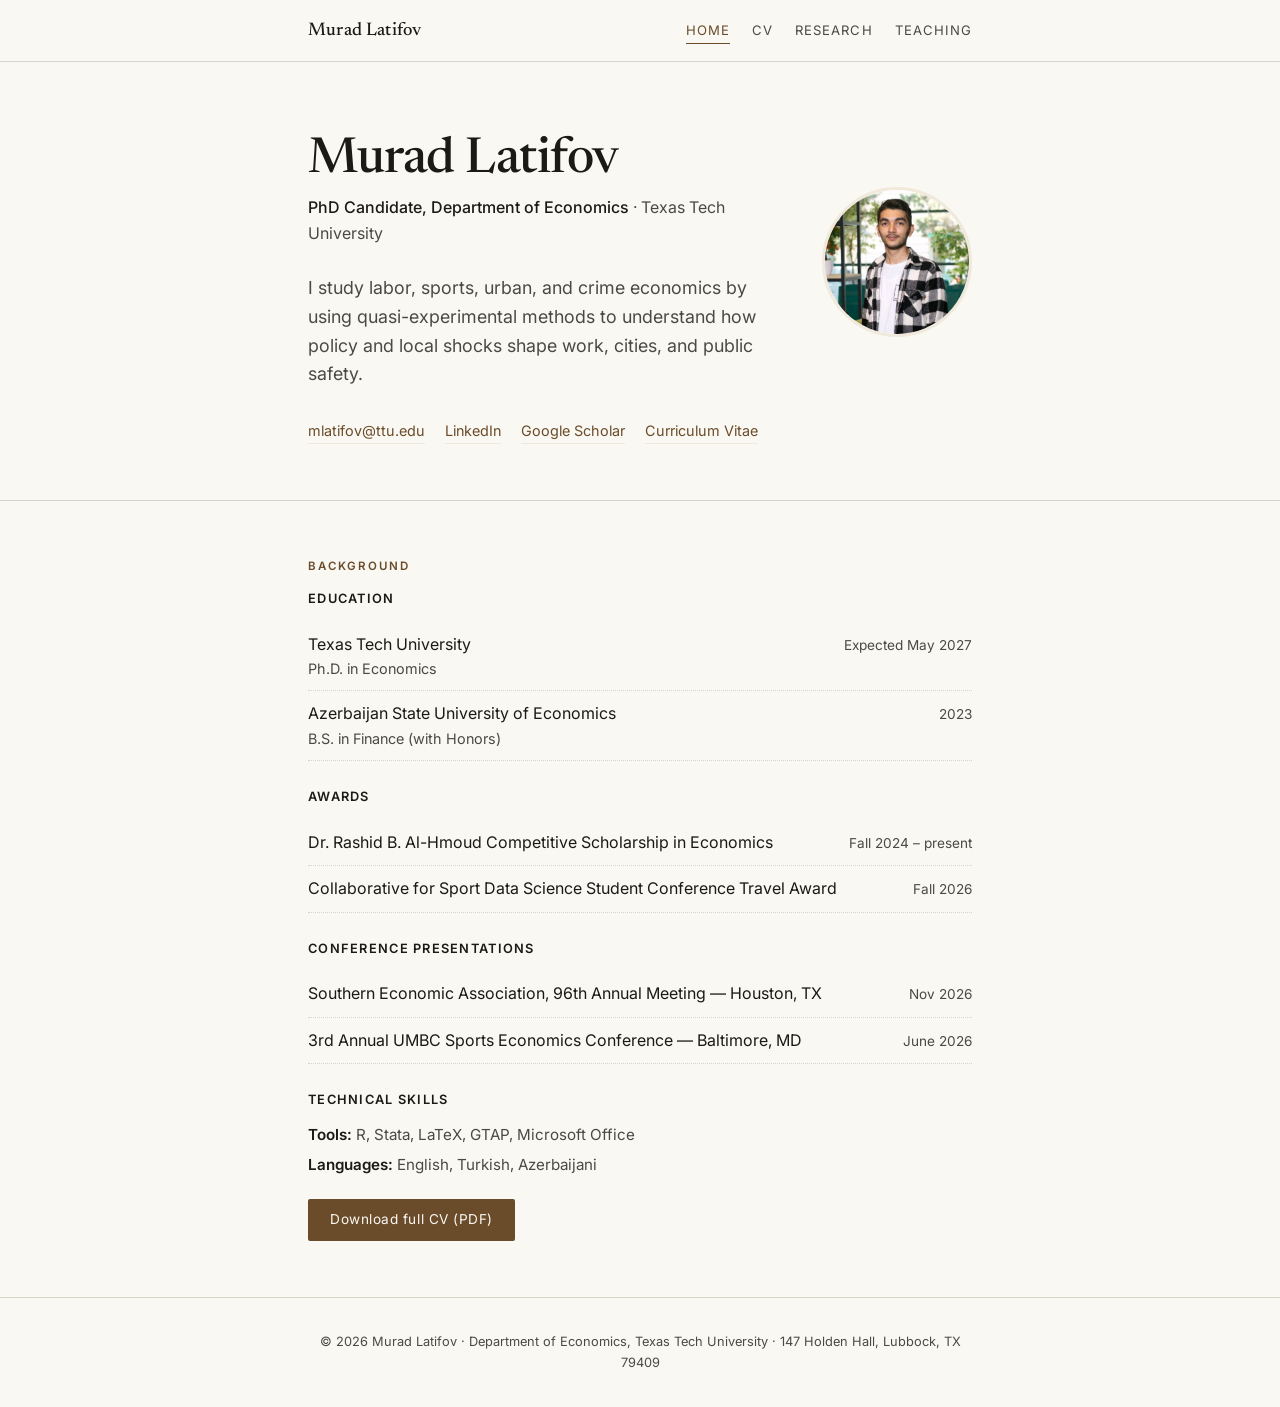
==== commit c1000ca3: "Reorganize awards section in index.html" ====
--- a/index.html
+++ b/index.html
@@ -65,13 +65,14 @@
       <div class="when">2023</div>
     </div>
 
-    <h3 class="subhead">Awards</h3>
+        <h3 class="subhead">Awards</h3>
     <div class="cvrow">
       <div class="name">Dr. Rashid B. Al-Hmoud Competitive Scholarship in Economics</div>
+      <div class="when">Fall 2024 – present</div>
+    </div>
+    <div class="cvrow">
       <div class="name">Collaborative for Sport Data Science Student Conference Travel Award</div>
-      <div class="when">Fall 2024 – present</div>
-      <div class="when">Fall 2026</div>  
-    <div class="cvrow">
+      <div class="when">Fall 2026</div>
     </div>
 
     <h3 class="subhead">Conference Presentations</h3>
